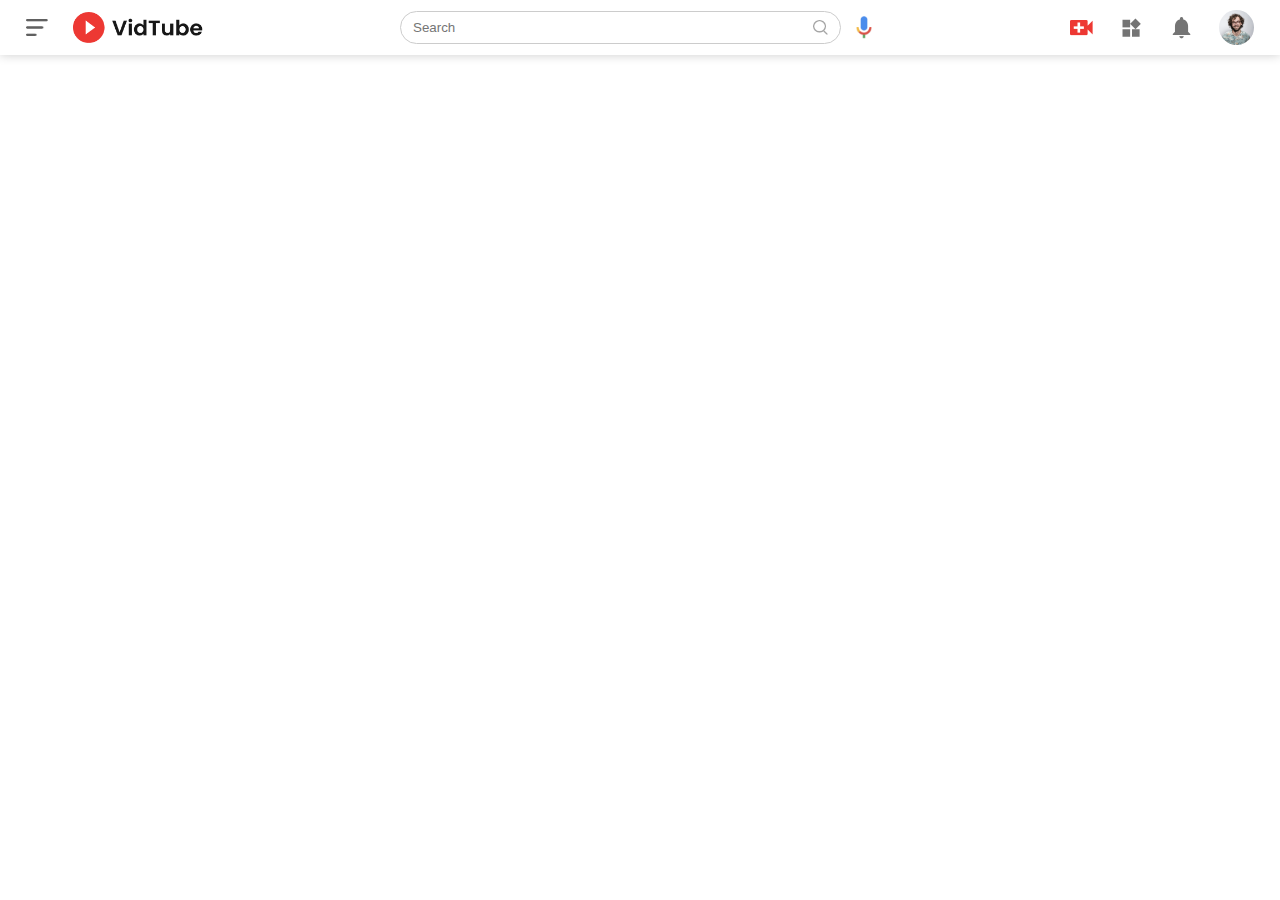
==== play-video.html @ 56489074 "play-video page" ====
<!DOCTYPE html>
<html lang="en">
<head>
  <meta charset="UTF-8">
  <meta http-equiv="X-UA-Compatible" content="IE=edge">
  <meta name="viewport" content="width=device-width, initial-scale=1.0">
  <link rel="stylesheet" href="style.css">
  <title>Play Video - sr7</title>
</head>
<body>
  <nav class="flex-div">
    <div class="nav-left flex-div" >
      <img src="images/menu.png" alt="menu" class="menu-icon">
      <img src="images/logo.png" alt="logo" class="logo">


    </div>
    <div class="nav-middle flex-div">
        <div class="search-box flex-div">
            <input type="text" placeholder="Search">
            <img src="images/search.png" alt="search">
        </div>
        <img src="images/voice-search.png" alt="voice" class="mic-icon">
    </div>
    <div class="nav-right flex-div">
      <img src="images/upload.png" alt="upload">
      <img src="images/more.png" alt="more">
      <img src="images/notification.png" alt="notification">
      <img src="images/Jack.png" alt="Jack" class="user-icon">
    </div>
 </nav>
  
</body>
</html>
---- style.css ----
*{
  margin: 0 ;
  padding: 0;
  font-family: 'poppins' , sans-serif ;
  box-sizing: border-box;
}

a{
  text-decoration: none;
  color: #5a5a5a;
}
img{
  cursor: pointer;
}

.flex-div{
  display: flex;
  align-items: center;
}

nav{
  padding: 10px 2%;
  justify-content: space-between;
  box-shadow: 0 0 10px rgba(0,0,0,0.2);
  background-color: #fff;
  position: sticky;
  top: 0;
  z-index: 10;
}
.nav-right img{
  width: 25px;
  margin-right: 25px;
}
.nav-right .user-icon{
  width: 35px;
  border-radius: 50%;
  margin-right: 0;
}

.nav-left .menu-icon{
  width: 22px;
  margin-right: 25px;
}
.nav-left .logo{
  width: 130px;
  
}

.nav-middle .mic-icon{
   width: 16px;
}
.nav-middle .search-box{
  border: 1px solid #ccc;
  margin-right: 15px;
  padding: 8px 12px;
  border-radius: 25px;
}
.nav-middle .search-box input{
  width: 400px;
  border: 0;
  outline: 0;
  background: transparent;
}
.nav-middle .search-box img{
  width: 15px;
}

/*--------------SideBar-----------*/
.sidebar{
  background: #fff;
  width: 15%;
  height: 100vh;
  position: fixed;
  top: 0;
  padding-left: 2%;
  padding-top: 80px;
}
.shortcut-links a img{
  width: 20px;
  margin-right: 20px;
}
.shortcut-links a{
  display: flex;
  align-items: center;
  margin-bottom:20px;
  width: fit-content;
  flex-wrap: wrap;
}
.shortcut-links a:first-child{
  color: #ed3833;
}

.sidebar hr{
  border:0;
  height: 1px;
  background: #ccc;
  width: 85%;
}

.subscribed-list h3{
  font-size: 13px;
  margin: 20px 0;
  color: #5a5a5a;
}
.subscribed-list a{
   display: flex;
   align-items: center;
   margin-bottom: 20px;
   width: fit-content;
   flex-wrap: wrap;
}
.subscribed-list img{
  width: 25px;
  border-radius: 50%;
  margin-right: 20px;
}
.small-sidebar{
  width: 5%;

}
.small-sidebar a p{
  display: none;
}
.small-sidebar h3{
  display: none;
}
.small-sidebar hr{
  width: 50%;
  margin-bottom: 25px;
}

/*----------main------------*/
.container{
  background: #f9f9f9;
  padding-left: 17%;
  padding-right: 2%;
  padding-top: 20px;
  padding-bottom: 20px;
}

.large-container{
  padding-left: 7%;
}
.banner{
  width: 100%;
}
.banner img{
  width: 100%;
  border-radius: 8px;

}

.list-container{
  display: grid;
  grid-template-columns: repeat(auto-fit, minmax(250px,1fr));
  grid-column-gap: 15px;
  grid-row-gap: 30px;
  margin-top: 15px;
}
.vid-list .thumbnail{
    width: 100%;
    border-radius: 5%;
}
.vid-list .flex-div{
  align-items: flex-start;
  margin-top: 7px;
}
.vid-list .flex-div img{
  width: 35px;
  margin-right: 10px;
  border-radius: 50%;
}
.vid-info{
  color: #5a5a5a;
  font-size: 13px;
}
.vid-info a{
  color: #000;
  font-weight: 600;
  display: block;
  margin-bottom: 5px;
}








@media (max-width: 900px) {

  .menu-icon{
    display: none;
  }
  .sidebar{
    display:none;
  }
  .container, .large-container{
    padding-left: 5%;
    padding-right: 5%;
  }
  .nav-right img{
    display: none;
  }
  .nav-right .user-icon{
    display: block;
    width: 30px;
  }
  .nav-middle .search-box input{
    width: 100px;
  }
  .nav-middle .mic-icon{
    display: none;
  }
  .nav-left .logo{
    width: 90px;
  }
  
}
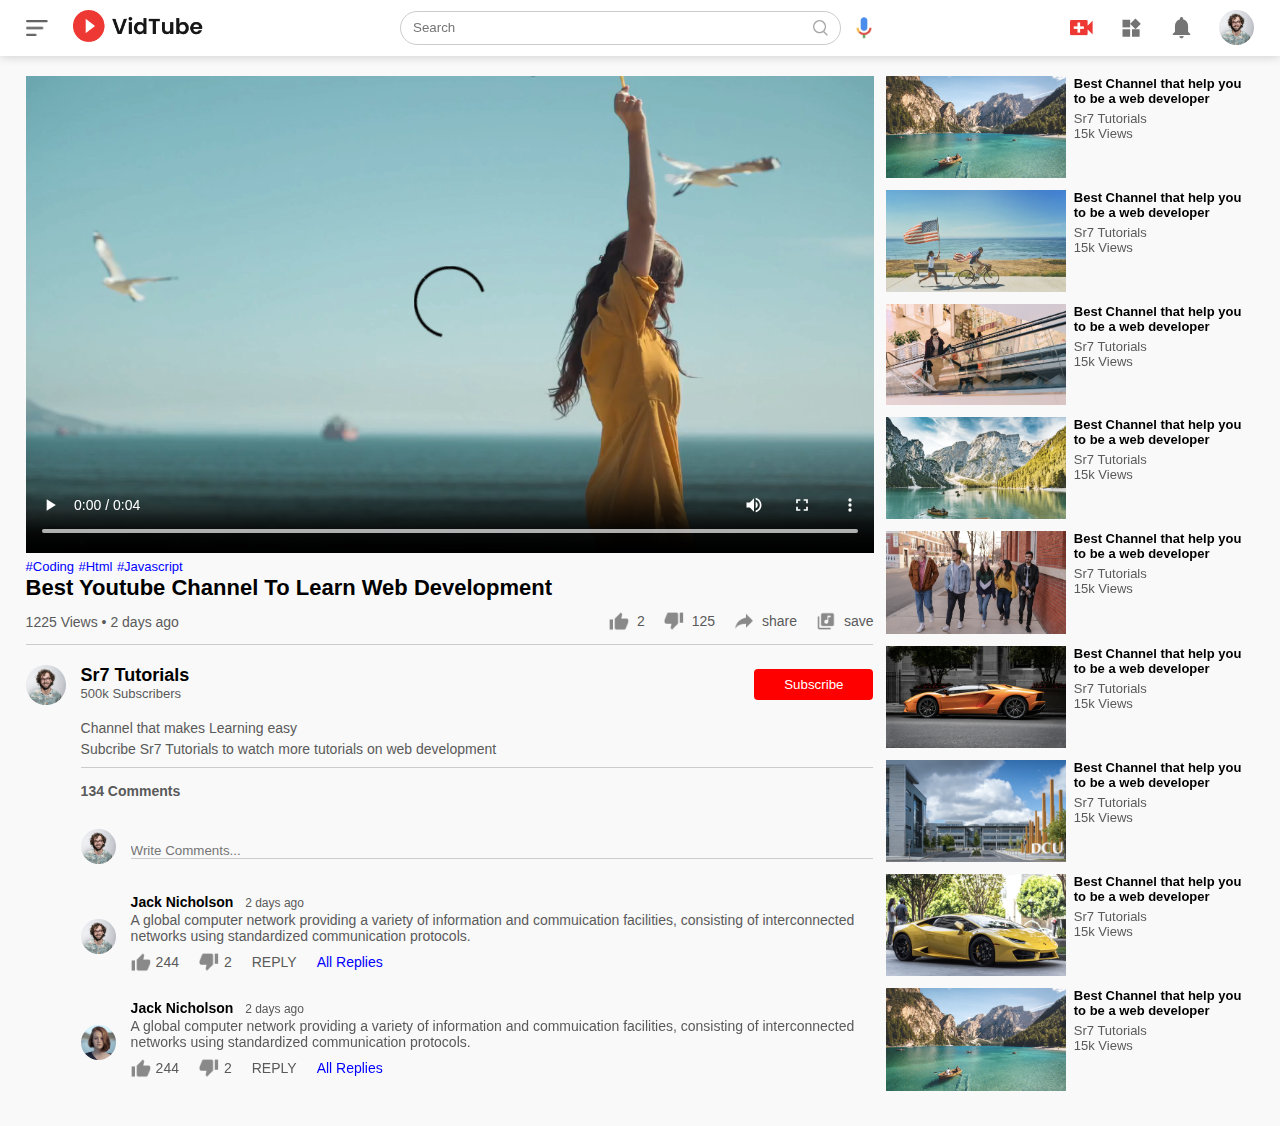
==== commit 06e867ac: "completed" ====
--- a/play-video.html
+++ b/play-video.html
@@ -11,7 +11,7 @@
   <nav class="flex-div">
     <div class="nav-left flex-div" >
       <img src="images/menu.png" alt="menu" class="menu-icon">
-      <img src="images/logo.png" alt="logo" class="logo">
+      <a href="index.html"> <img src="images/logo.png" alt="logo" class="logo"></a>
 
 
     </div>
@@ -29,6 +29,177 @@
       <img src="images/Jack.png" alt="Jack" class="user-icon">
     </div>
  </nav>
+
+ <div class="container play-container">
+   <div class="row">
+      <div class="play-video">
+        <video controls autoplay>
+          <source src="images/video.mp4" type="video/mp4">
+        </video>
+        <div class="tags">
+          <a href="">#Coding</a>
+          <a href="">#Html</a>
+          <a href="">#Javascript</a>
+        </div>
+        <h3>Best Youtube Channel To Learn Web Development</h3>
+        <div class="play-video-info">
+          <p>1225 Views &bull; 2 days ago</p>
+          <div>
+            <a href=""><img src="images/like.png">2</a>
+            <a href=""><img src="images/dislike.png">125</a>
+            <a href=""><img src="images/share.png">share</a>
+            <a href=""><img src="images/save.png">save</a>
+
+          </div>
+        </div>
+        <hr>
+
+        <div class="publisher">
+          <img src="images/Jack.png">
+          <div>
+            <p>Sr7 Tutorials</p>
+            <span>500k Subscribers</span>
+          </div>
+          <button type="button">Subscribe</button>
+        </div>
+
+        <div class="vid-description">
+          <p>Channel that makes Learning easy</p>
+          <p>Subcribe Sr7 Tutorials to watch more tutorials on web development</p>
+          <hr>
+          <h4>134 Comments</h4>
+
+
+          <div class="add-comment">
+            <img src="images/Jack.png">
+            <input type="text" placeholder="Write Comments...">
+          </div>
+
+          <div class="old-comment">
+            <img src="images/Jack.png">
+            <div>
+              <h3>Jack Nicholson <span>2 days ago</span></h3>
+              <p>A global computer network providing a variety of information and commuication facilities, consisting of interconnected networks using standardized communication protocols.</p>
+              <div class="comment-action">
+                <img src="images/like.png">
+                <span>244</span>
+                <img src="images/dislike.png">
+                <span>2</span>
+                <span>REPLY</span>
+                <a href="">All Replies</a>
+              </div>
+            </div>
+          </div>
+          <div class="old-comment">
+            <img src="images/megan.png">
+            <div>
+              <h3>Jack Nicholson <span>2 days ago</span></h3>
+              <p>A global computer network providing a variety of information and commuication facilities, consisting of interconnected networks using standardized communication protocols.</p>
+              <div class="comment-action">
+                <img src="images/like.png">
+                <span>244</span>
+                <img src="images/dislike.png">
+                <span>2</span>
+                <span>REPLY</span>
+                <a href="">All Replies</a>
+              </div>
+            </div>
+          </div>
+        </div>
+
+
+
+      </div>
+
+      <div class="right-sidebar">
+
+        <div class="side-video-list">
+           <a href="" class="small-thumbnail"><img src="images/thumbnail1.png"></a>
+
+          <div class="vid-info">
+            <a href="">Best Channel that help you to be a web developer</a>
+            <p>Sr7 Tutorials</p>
+            <p>15k Views</p>
+          </div>
+        </div>
+        <div class="side-video-list">
+          <a href="" class="small-thumbnail"><img src="images/thumbnail2.png"></a>
+
+         <div class="vid-info">
+           <a href="">Best Channel that help you to be a web developer</a>
+           <p>Sr7 Tutorials</p>
+           <p>15k Views</p>
+         </div>
+        </div>
+        <div class="side-video-list">
+        <a href="" class="small-thumbnail"><img src="images/thumbnail3.png"></a>
+
+       <div class="vid-info">
+         <a href="">Best Channel that help you to be a web developer</a>
+         <p>Sr7 Tutorials</p>
+         <p>15k Views</p>
+       </div>
+        </div>
+        <div class="side-video-list">
+        <a href="" class="small-thumbnail"><img src="images/thumbnail4.png"></a>
+
+       <div class="vid-info">
+         <a href="">Best Channel that help you to be a web developer</a>
+         <p>Sr7 Tutorials</p>
+         <p>15k Views</p>
+       </div>
+        </div>
+        <div class="side-video-list">
+          <a href="" class="small-thumbnail"><img src="images/thumbnail5.png"></a>
+
+         <div class="vid-info">
+           <a href="">Best Channel that help you to be a web developer</a>
+           <p>Sr7 Tutorials</p>
+           <p>15k Views</p>
+         </div>
+        </div>
+        <div class="side-video-list">
+          <a href="" class="small-thumbnail"><img src="images/thumbnail6.png"></a>
+
+         <div class="vid-info">
+           <a href="">Best Channel that help you to be a web developer</a>
+           <p>Sr7 Tutorials</p>
+           <p>15k Views</p>
+         </div>
+        </div>
+        <div class="side-video-list">
+          <a href="" class="small-thumbnail"><img src="images/thumbnail7.png"></a>
+
+         <div class="vid-info">
+           <a href="">Best Channel that help you to be a web developer</a>
+           <p>Sr7 Tutorials</p>
+           <p>15k Views</p>
+         </div>
+        </div>
+        <div class="side-video-list">
+        <a href="" class="small-thumbnail"><img src="images/thumbnail8.png"></a>
+
+       <div class="vid-info">
+         <a href="">Best Channel that help you to be a web developer</a>
+         <p>Sr7 Tutorials</p>
+         <p>15k Views</p>
+       </div>
+        </div>
+        <div class="side-video-list">
+          <a href="" class="small-thumbnail"><img src="images/thumbnail1.png"></a>
+
+         <div class="vid-info">
+           <a href="">Best Channel that help you to be a web developer</a>
+           <p>Sr7 Tutorials</p>
+           <p>15k Views</p>
+         </div>
+        </div>
+
+
+      </div>
+
+    </div>
+  </div>
   
 </body>
 </html>--- a/style.css
+++ b/style.css
@@ -181,9 +181,184 @@
   margin-bottom: 5px;
 }
 
-
-
-
+/*---------play video page---------*/
+.play-container{
+  padding-left: 2%;
+}
+.row{
+  display: flex;
+  justify-content: space-between;
+  flex-wrap: wrap;
+}
+.play-video{
+  flex-basis: 69%;
+}
+
+.right-sidebar{
+  flex-basis: 30%;
+}
+
+.play-video video{
+  width: 100%;
+}
+
+.side-video-list{
+  display: flex;
+  justify-content: space-between;
+  margin-bottom: 8px;
+}
+.side-video-list img{
+  width: 100%;
+}
+
+.side-video-list .small-thumbnail{
+  flex-basis: 49%;
+}
+.side-video-list .vid-info{
+  flex-basis: 49%;
+}
+
+.play-video .tags a{
+  color: #0000ff;
+  font-size: 13px;
+}
+.play-video h3{
+  font-weight: 600;
+  font-size: 22px;
+}
+
+.play-video .play-video-info{
+  display: flex;
+  align-items: center;
+  justify-content: space-between;
+  flex-wrap: wrap;
+  margin-top: 10px;
+  font-size: 14px;
+  color: #5a5a5a;
+}
+.play-video .play-video-info a img{
+  width: 20px;
+  margin-right: 8px;
+}
+.play-video .play-video-info a{
+  display: inline-flex;
+  align-items: center;
+  margin-left: 15px;
+}
+.play-video hr{
+  border: 0;
+  height: 1px;
+  background: #ccc;
+  margin: 10px 0;
+}
+
+.publisher{
+  display: flex;
+  align-items: center;
+  margin-top: 20px;
+}
+.publisher div{
+  flex: 1;
+  line-height: 18px;
+}
+.publisher div p{
+  color: #000;
+  font-size:18px;
+  font-weight: 600;
+}
+.publisher div span{
+  font-size: 13px;
+  color: #5a5a5a;
+}
+.publisher img{
+  width: 40px;
+  border-radius: 50%;
+  margin-right: 15px;
+}
+.publisher button{
+  background: red;
+  color: #fff;
+  padding: 8px 30px;
+  border: 0;
+  outline: 0;
+  border-radius: 4px;
+  cursor: pointer;
+}
+
+.vid-description{
+  padding-left: 55px;
+  margin: 15px 0;
+
+}
+.vid-description p{
+  font-size: 14px;
+  margin-bottom: 5px;
+  color: #5a5a5a;
+}
+.vid-description h4{
+  font-size: 14px;
+  color: #5a5a5a;
+  margin-top: 15px;
+}
+
+.add-comment{
+  display: flex;
+  align-items: center;
+  margin: 30px 0;
+}
+.add-comment img{
+  width: 35px;
+  border-radius: 50%;
+  margin-right: 15px;
+}
+.add-comment input{
+  border: 0;
+  outline: 0;
+  border-bottom: 1px solid #ccc;
+  width: 100%;
+  padding-top:10px;
+  background: transparent;
+}
+
+.old-comment{
+  display: flex;
+  align-items: center;
+  margin: 20px 0;
+}
+.old-comment img{
+  width: 35px;
+  border-radius: 50%;
+  margin-right: 15px;
+}
+.old-comment h3{
+  font-size: 14px;
+  margin-bottom: 2px;
+}
+.old-comment h3 span{
+  font-size: 12px;
+  color: #5a5a5a;
+  font-weight: 500;
+  margin-left: 8px;
+}
+
+.old-comment .comment-action{
+  display: flex;
+  align-items: center;
+  margin: 8px 0;
+  font-size: 14px;
+}
+.old-comment .comment-action img{
+  border-radius: 0;
+  width: 20px;
+  margin-right: 5px;
+}
+.old-comment .comment-action span{
+  margin-right: 20px;
+  color: #5a5a5a;
+}
+.old-comment .comment-action a{
+  color: #0000ff;
+}
 
 
 
@@ -216,5 +391,23 @@
   .nav-left .logo{
     width: 90px;
   }
-  
-}+  .play-video{
+    flex-basis: 100%;
+  }
+  .right-sidebar{
+    flex-basis: 100%;
+  }
+  .play-container{
+    padding-left: 5%;
+  }
+  .vid-description{
+    padding-left: 0;
+  }
+  .play-video .play-video-info a{
+    margin-left: 0;
+    margin-right: 15px;
+    margin-top: 15px;
+  }
+
+}
+
